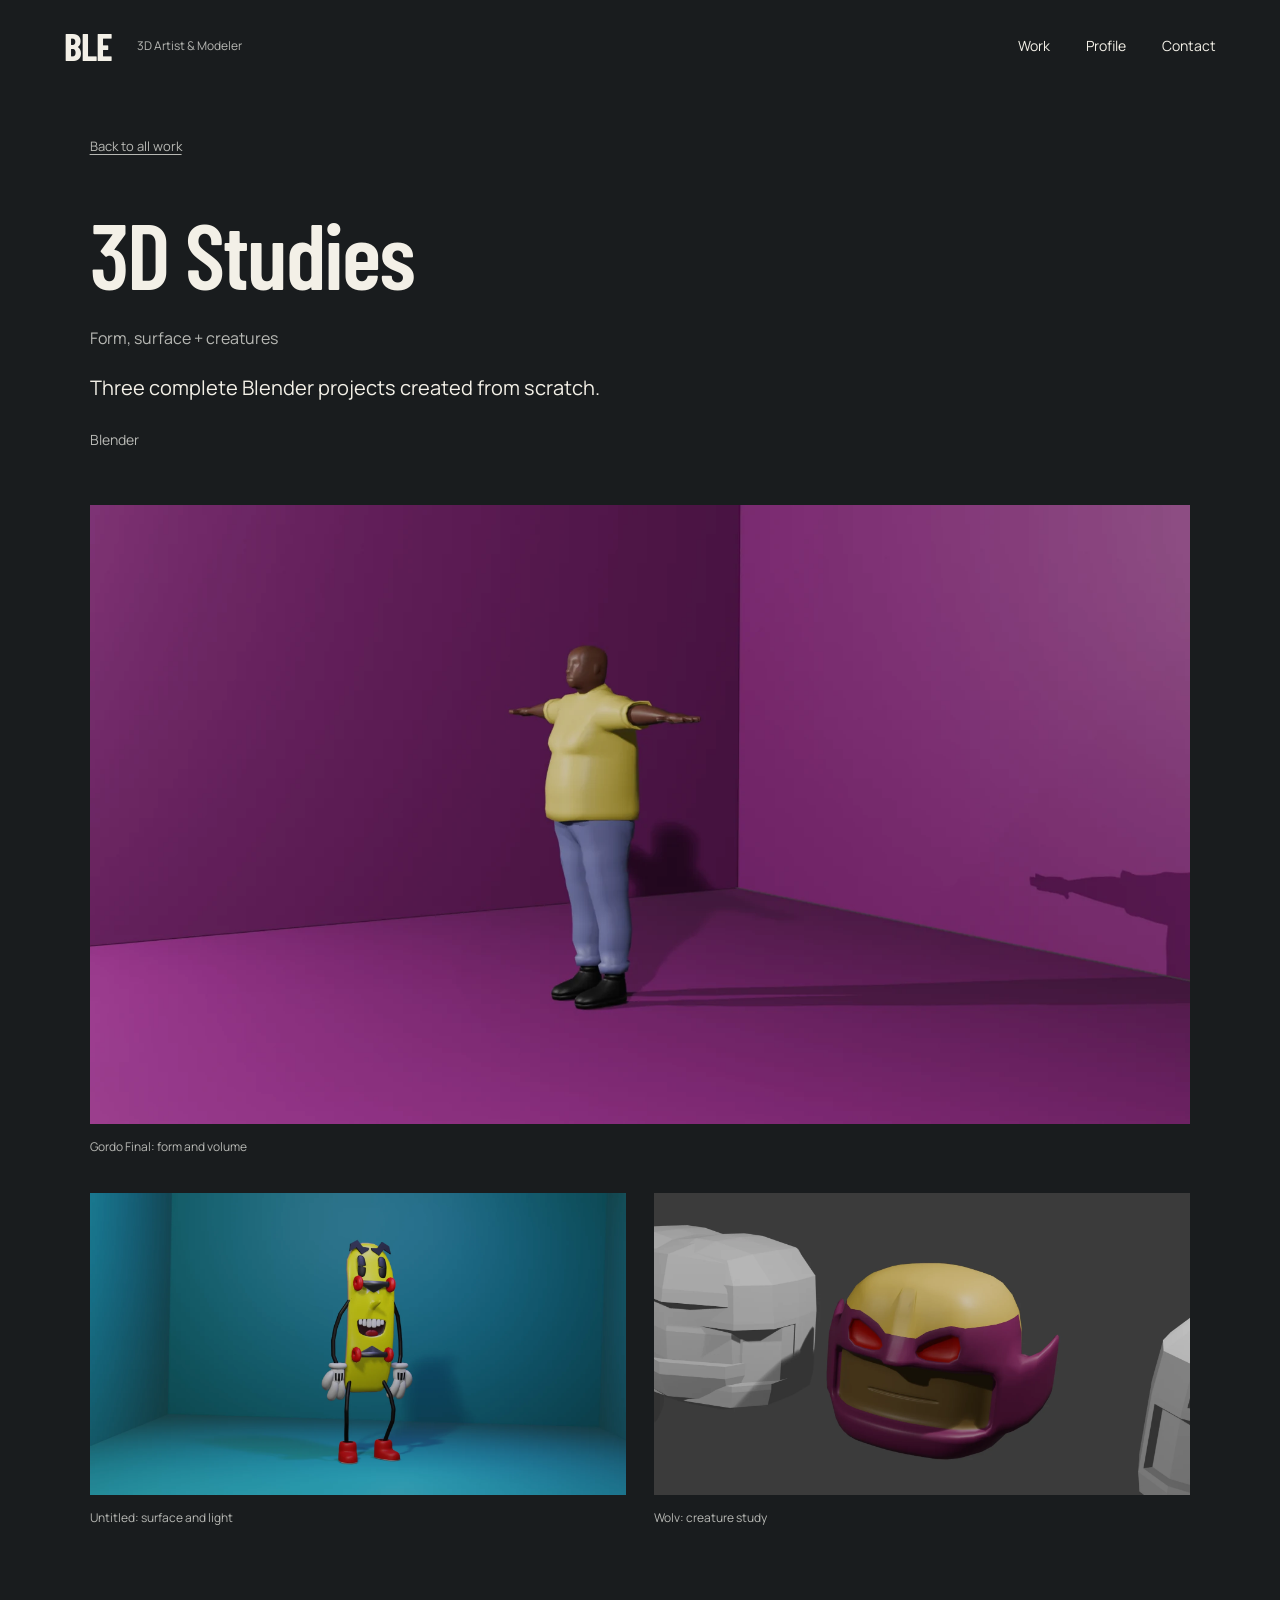
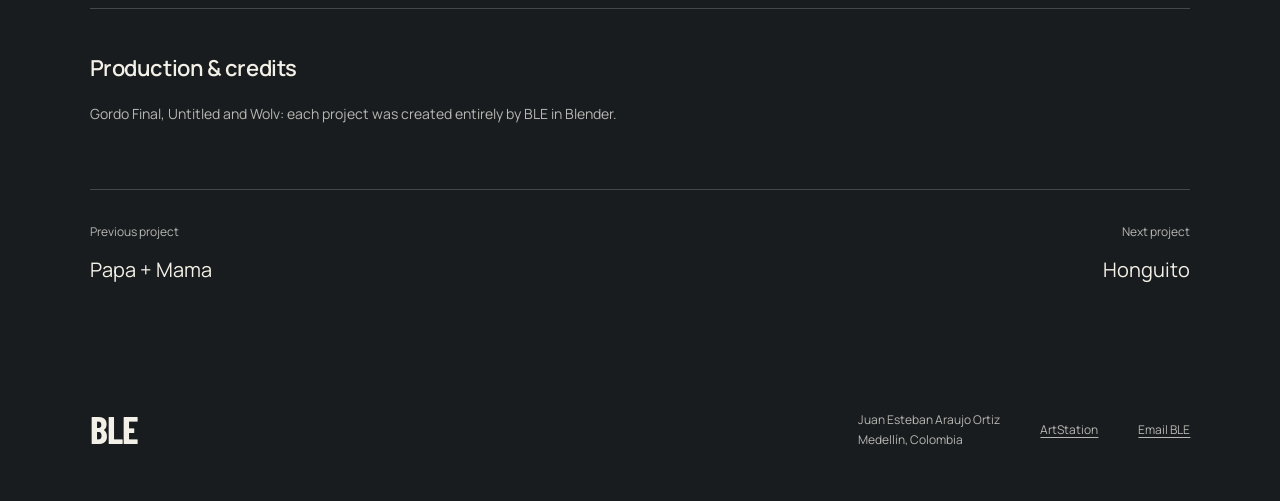
==== docs/projects/3d-studies.html @ a09b198f "Build BLE exhibition portfolio with complete artwork, videos and 3D models" ====
<!doctype html><html lang="en"><head><meta charset="utf-8"><meta name="viewport" content="width=device-width,initial-scale=1"><meta name="theme-color" content="#191c1e"><title>3D Studies · BLE</title><meta name="description" content="Three complete Blender projects created from scratch."><meta property="og:title" content="3D Studies · BLE"><meta property="og:description" content="Three complete Blender projects created from scratch."><meta property="og:type" content="website"><meta property="og:image" content="https://ble4real.github.io/portafolio/assets/image4.webp"><link rel="icon" href="../assets/favicon.svg" type="image/svg+xml"><link rel="stylesheet" href="../assets/fonts/fonts.css"><link rel="stylesheet" href="../styles.css"><script defer src="../app.js"></script></head><body><a class="skip" href="#main">Skip to content</a><header class="site-header"><a class="brand" href="../index.html" aria-label="BLE home">BLE<span>3D Artist &amp; Modeler</span></a><nav aria-label="Main navigation"><a href="../index.html#work">Work</a><a href="../index.html#about">Profile</a><a href="../index.html#contact">Contact</a></nav></header><main id="main" class="project-page"><a class="back-link" href="../index.html#work">Back to all work</a><div class="project-heading"><h1>3D Studies</h1><p class="project-kind">Form, surface + creatures</p><p class="project-intro">Three complete Blender projects created from scratch.</p><p class="tools">Blender</p></div><section class="project-gallery" aria-label="3D Studies artwork"><figure class="gallery-item"><button class="artwork-open" data-image="../assets/image26.webp" data-caption="Gordo Final: form and volume" aria-label="Enlarge: Gordo Final: form and volume"><img src="../assets/image26.webp" alt="Gordo Final: form and volume" loading="lazy" width="1600" height="900"></button><figcaption>Gordo Final: form and volume</figcaption></figure><figure class="gallery-item"><button class="artwork-open" data-image="../assets/image27.webp" data-caption="Untitled: surface and light" aria-label="Enlarge: Untitled: surface and light"><img src="../assets/image27.webp" alt="Untitled: surface and light" loading="lazy" width="1600" height="900"></button><figcaption>Untitled: surface and light</figcaption></figure><figure class="gallery-item"><button class="artwork-open" data-image="../assets/image8.webp" data-caption="Wolv: creature study" aria-label="Enlarge: Wolv: creature study"><img src="../assets/image8.webp" alt="Wolv: creature study" loading="lazy" width="1600" height="900"></button><figcaption>Wolv: creature study</figcaption></figure></section><section class="credits"><h2>Production &amp; credits</h2><p>Gordo Final, Untitled and Wolv: each project was created entirely by BLE in Blender.</p></section><nav class="project-pagination" aria-label="More projects"><a href="character-studies.html"><span>Previous project</span>Papa + Mama</a><a href="honguito.html"><span>Next project</span>Honguito</a></nav></main><footer><a class="brand" href="../index.html">BLE</a><p>Juan Esteban Araujo Ortiz<br>Medellín, Colombia</p><a href="https://www.artstation.com/ble4real" target="_blank" rel="noopener noreferrer">ArtStation</a><a href="mailto:arajuanes405@gmail.com">Email BLE</a></footer><dialog class="lightbox" aria-label="Enlarged artwork"><button type="button" class="close-lightbox">Close image</button><img src="../assets/image4.webp" alt=""><p></p></dialog></body></html>
---- docs/assets/fonts/fonts.css ----
@font-face {
  font-family: 'Barlow Condensed';
  font-style: normal;
  font-weight: 600;
  font-display: swap;
  src: url(./font-1.ttf) format('truetype');
}
@font-face {
  font-family: 'Barlow Condensed';
  font-style: normal;
  font-weight: 700;
  font-display: swap;
  src: url(./font-2.ttf) format('truetype');
}
@font-face {
  font-family: 'Manrope';
  font-style: normal;
  font-weight: 400;
  font-display: swap;
  src: url(./font-3.ttf) format('truetype');
}
@font-face {
  font-family: 'Manrope';
  font-style: normal;
  font-weight: 500;
  font-display: swap;
  src: url(./font-4.ttf) format('truetype');
}
@font-face {
  font-family: 'Manrope';
  font-style: normal;
  font-weight: 600;
  font-display: swap;
  src: url(./font-5.ttf) format('truetype');
}
@font-face {
  font-family: 'Manrope';
  font-style: normal;
  font-weight: 700;
  font-display: swap;
  src: url(./font-6.ttf) format('truetype');
}
---- docs/styles.css ----
:root{color-scheme:dark;--bg:#191c1e;--surface:#232729;--text:#f3f0e7;--muted:#b7b8b4;--accent:#ff7964;--line:#44484a;--display:'Barlow Condensed',sans-serif;--body:'Manrope',sans-serif;--ease:cubic-bezier(.16,1,.3,1)}
*{box-sizing:border-box}html{scroll-behavior:smooth;scroll-padding-top:100px}body{margin:0;background:var(--bg);color:var(--text);font:400 16px/1.65 var(--body)}::selection{background:var(--accent);color:var(--bg)}::-webkit-scrollbar{width:10px}::-webkit-scrollbar-track{background:var(--bg)}::-webkit-scrollbar-thumb{background:#646969;border:2px solid var(--bg);border-radius:8px}a{color:inherit;text-underline-offset:.24em}button,input{font:inherit}button{cursor:pointer}button,a{touch-action:manipulation}button:disabled{cursor:wait;opacity:.5}button:focus-visible,a:focus-visible,model-viewer:focus-visible{outline:2px solid var(--accent);outline-offset:6px}img{display:block;max-width:100%;height:auto}h1,h2,h3,p{margin:0}h1,h2{font-family:var(--display);line-height:1.03;letter-spacing:-.02em;font-weight:600;text-wrap:balance}h3{font-weight:600;line-height:1.35}h1{font-size:clamp(3.4rem,7.6vw,6rem)}h2{font-size:clamp(2.7rem,5vw,4.7rem)}p{max-width:70ch}.site-header{height:92px;padding:0 max(32px,5vw);display:flex;align-items:center;justify-content:space-between;gap:24px}.brand{font-family:var(--display);font-weight:700;font-size:38px;letter-spacing:-.02em;text-decoration:none;display:flex;align-items:center;gap:24px}.brand span{font:400 12px/1.4 var(--body);color:var(--muted);letter-spacing:0}.site-header nav{display:flex;gap:36px}.site-header nav a{font-size:14px;text-decoration:none;position:relative}.site-header nav a:hover{color:var(--accent)}.skip{position:fixed;top:-100px;left:20px;padding:12px 20px;background:var(--accent);color:var(--bg);z-index:99}.skip:focus{top:12px}.sr-only{position:absolute;width:1px;height:1px;padding:0;margin:-1px;overflow:hidden;clip:rect(0,0,0,0);white-space:nowrap;border:0}.exhibition{position:relative;min-height:620px;height:calc(100dvh - 120px);max-height:820px;margin:0 24px;overflow:hidden;background:#242226}.exhibition-art{position:absolute;inset:0}.exhibition-art img{width:100%;height:100%;object-fit:cover;object-position:70% center;transition:opacity 180ms ease}.exhibition-art:after{content:'';position:absolute;inset:0;background:linear-gradient(90deg,rgba(15,17,20,.97),rgba(15,17,20,.78) 24%,rgba(15,17,20,.03) 65%),linear-gradient(0deg,rgba(15,17,20,.83),transparent 23%)}.exhibition-copy{position:absolute;left:clamp(32px,6vw,100px);top:50%;transform:translateY(-50%);max-width:560px}.exhibition-copy h1{margin-bottom:28px}.exhibition-copy p{margin-bottom:32px;color:var(--text);font-size:16px}.button{display:inline-flex;align-items:center;justify-content:center;min-height:52px;padding:13px 24px;border:1px solid transparent;border-radius:4px;text-decoration:none;font-size:14px;font-weight:700;transition:background 180ms ease,transform 180ms var(--ease)}.primary{background:var(--accent);color:#191c1e}.primary:hover{background:#ff9585}.primary:active{transform:scale(.97)}.stage-controls{position:absolute;bottom:28px;left:clamp(32px,6vw,100px);right:32px;display:flex;align-items:center;gap:28px}.stage-controls>span{color:var(--muted);font-size:12px;margin-right:8px}.stage-controls button{background:transparent;border:0;padding:10px 0;color:var(--muted);font-size:13px;font-weight:600;border-bottom:2px solid transparent}.stage-controls button.active{color:var(--text);border-color:var(--accent)}.stage-controls button:hover{color:var(--text)}.work-section{padding:112px max(32px,7vw) 0}.section-heading{margin-bottom:40px}.section-heading p{margin-top:18px;color:var(--muted)}.filters{display:flex;flex-wrap:wrap;gap:12px 28px;margin-bottom:40px}.filters button{background:transparent;border:0;border-bottom:1px solid transparent;color:var(--muted);padding:8px 0;font-size:14px}.filters button.active{border-color:var(--accent);color:var(--text)}.filters button:hover{color:var(--accent)}.project-grid{display:grid;grid-template-columns:repeat(12,minmax(0,1fr));column-gap:32px;row-gap:64px}.project-item{grid-column:span 6;text-decoration:none;min-width:0}.project-item:first-child{grid-column:span 7}.project-item:nth-child(2){grid-column:span 5}.project-item:nth-child(5){grid-column:span 5}.project-item:nth-child(6){grid-column:span 7}.project-item:nth-child(9){grid-column:span 7}.project-item:nth-child(10){grid-column:span 5}.project-item[hidden]{display:none}.project-grid.filtered .project-item{grid-column:span 6}.project-image{overflow:hidden;background:var(--surface);aspect-ratio:1.58}.project-image img{width:100%;height:100%;object-fit:cover;transition:transform 550ms var(--ease);object-position:center}.project-image.portrait{background:#eeeadd}.project-image.portrait img{object-fit:contain}.project-label{display:flex;justify-content:space-between;align-items:baseline;gap:16px;margin-top:18px}.project-label h3{font-size:19px}.project-label span{font-size:12px;color:var(--muted);text-align:right}.project-item:hover .project-image img{transform:scale(1.035)}.project-item:hover h3{color:var(--accent)}.profile{margin:140px max(32px,7vw) 0;padding:90px 0;border-top:1px solid var(--line);display:grid;grid-template-columns:1.1fr 1fr;gap:9vw}.profile-title h2{font-size:clamp(3.2rem,5.7vw,5.5rem)}.profile-title span{color:var(--accent)}.profile-body .intro{font-size:18px;line-height:1.85}.profile-body h3{margin-top:34px;margin-bottom:12px;font-size:15px}.focus-list{display:flex;flex-wrap:wrap;gap:8px 24px;list-style:none;padding:0;margin:0;color:var(--muted)}.tools{color:var(--muted);font-size:14px}.profile-name{margin-top:32px;color:var(--muted);font-size:13px}.contact{padding:95px max(32px,7vw) 110px;background:var(--surface)}.contact h2{font-size:clamp(3rem,6vw,5.5rem)}.contact-email{display:inline-block;margin-top:36px;font-size:clamp(1rem,2.2vw,1.65rem);color:var(--accent);overflow-wrap:anywhere}.contact p{margin-top:22px;font-size:14px;color:var(--muted)}footer{display:flex;align-items:center;gap:40px;padding:40px max(32px,7vw);font-size:12px;color:var(--muted)}footer .brand{color:var(--text);margin-right:auto}footer p{font-size:12px}footer a:not(.brand){white-space:nowrap}footer a:hover{color:var(--accent)}.project-page{padding:40px max(32px,7vw) 0}.back-link{font-size:13px;color:var(--muted)}.project-heading{padding:48px 0 54px;max-width:900px}.project-kind{color:var(--muted);font-size:16px;margin-bottom:20px}.project-heading h1{font-size:clamp(3.5rem,7.2vw,6rem);margin-bottom:24px}.project-intro{font-size:20px;line-height:1.6;max-width:58ch}.project-heading .tools{margin-top:24px}.project-gallery{display:grid;grid-template-columns:repeat(2,minmax(0,1fr));gap:36px 28px}.gallery-item{margin:0;min-width:0}.gallery-item:first-child{grid-column:1/-1}.gallery-item:first-child img{max-height:720px}.artwork-open{display:block;width:100%;padding:0;border:0;background:var(--surface);border-radius:0;overflow:hidden}.artwork-open img{width:100%;max-height:520px;object-fit:contain;height:auto}.artwork-open:hover{outline:1px solid var(--accent)}figcaption{font-size:12px;color:var(--muted);margin-top:13px;max-width:65ch}.process-notes{display:grid;grid-template-columns:repeat(3,minmax(0,1fr));gap:38px;margin-top:64px}.process-notes h2{font-size:18px;margin-bottom:12px}.process-notes p{color:var(--muted);font-size:14px}.film,.model-section{margin-top:84px}.film h2,.model-section h2{font:600 clamp(2rem,3.5vw,3rem)/1.15 var(--display);margin-bottom:24px}.film video{width:100%;max-height:720px;background:#101315;display:block;object-fit:contain}.film p,.model-section>p{margin-top:18px;color:var(--muted);font-size:14px}.subtle-link{display:inline-block;margin-top:16px;color:var(--accent);font-size:13px}.model-shell{position:relative;background:#101315}model-viewer{display:block;width:100%;height:580px;background:#101315;--poster-color:#101315;--progress-bar-color:var(--accent)}.model-poster{display:flex;align-items:flex-end;justify-content:center;position:absolute;inset:0;width:100%;height:100%;border:0;background-color:#101315;background-position:center;background-size:contain;background-repeat:no-repeat;padding:32px}.model-poster span{background:var(--accent);color:#191c1e;padding:13px 24px;border-radius:4px;font-size:14px;font-weight:700}.model-progress{position:absolute;bottom:24px;left:24px;background:var(--bg);padding:8px 14px;border-radius:4px;font-size:13px}.model-error{padding:24px;color:var(--text)}.credits{margin-top:80px;padding:44px 0 64px;border-top:1px solid var(--line)}.credits h2{font:600 22px/1.4 var(--body);margin-bottom:18px}.credits p{font-size:14px;color:var(--muted)}.project-pagination{display:flex;justify-content:space-between;gap:32px;border-top:1px solid var(--line);padding:32px 0 72px}.project-pagination a{font-size:20px;text-decoration:none;max-width:46%;overflow-wrap:anywhere}.project-pagination a:last-child{text-align:right}.project-pagination span{display:block;font-size:12px;color:var(--muted);margin-bottom:12px}.project-pagination a:hover{color:var(--accent)}.lightbox{border:0;border-radius:0;padding:24px;background:var(--bg);color:var(--text);width:min(96vw,1500px);max-height:94dvh}.lightbox::backdrop{background:rgba(0,0,0,.92)}.lightbox img{width:100%;max-height:76dvh;object-fit:contain}.lightbox p{margin-top:14px;font-size:13px;color:var(--muted)}.close-lightbox{display:block;margin:0 0 18px auto;padding:8px 14px;border:1px solid var(--line);background:transparent;color:var(--text);border-radius:4px}.empty-state{color:var(--muted);padding:24px 0}
@media(hover:hover) and (pointer:fine){.site-header nav a:after{content:'';position:absolute;left:0;right:0;bottom:-7px;height:1px;background:var(--accent);transform:scaleX(0);transform-origin:left;transition:transform 180ms var(--ease)}.site-header nav a:hover:after{transform:scaleX(1)}}
@media(max-width:900px){.brand span{display:none}.site-header{height:78px}.site-header nav{gap:26px}.exhibition{min-height:570px;height:calc(88dvh - 78px)}.exhibition-copy h1{font-size:clamp(3.5rem,8vw,5.5rem)}.project-label{display:block}.project-label span{display:block;text-align:left;margin-top:5px}.profile{gap:6vw}.process-notes{grid-template-columns:1fr 1fr}.contact{padding-top:75px}footer{gap:24px}.project-intro{font-size:18px}}
@media(max-width:600px){html{scroll-padding-top:20px}.site-header{padding:0 22px;height:74px}.brand{font-size:34px}.site-header nav{gap:22px}.site-header nav a{font-size:12px}.exhibition{margin:0 12px;min-height:690px;height:calc(100dvh - 86px);max-height:830px}.exhibition-art img{object-position:64% top;height:64%;object-fit:cover}.exhibition-art:after{background:linear-gradient(0deg,#15181b 31%,rgba(21,24,27,.15) 74%,transparent);}.exhibition-copy{top:auto;bottom:90px;transform:none;left:24px;right:24px}.exhibition-copy h1{font-size:clamp(3.4rem,15vw,4.4rem);margin-bottom:18px}.exhibition-copy p{font-size:14px;margin-bottom:24px}.stage-controls{bottom:22px;left:24px;right:24px;gap:21px}.stage-controls>span{font-size:11px;margin-right:0}.stage-controls button{font-size:12px}.work-section{padding:72px 24px 0}.section-heading{margin-bottom:26px}.section-heading p{font-size:14px;margin-top:14px}.filters{gap:8px 24px;margin-bottom:30px}.filters button{font-size:12px}.project-grid{display:block}.project-item{display:block;margin-bottom:38px}.project-image{aspect-ratio:1.45}.project-label{display:flex;margin-top:14px}.project-label h3{font-size:17px}.project-label span{font-size:11px;text-align:right;max-width:45%;margin-top:0}.profile{margin:72px 24px 0;padding:60px 0;display:block}.profile-title h2{font-size:3.5rem}.profile-body{margin-top:36px}.profile-body .intro{font-size:16px}.contact{padding:66px 24px}.contact h2{font-size:3.2rem}.contact-email{font-size:16px}footer{padding:32px 24px;flex-wrap:wrap;gap:22px}footer .brand{flex:1}footer p{width:65%;text-align:right}footer a:not(.brand){font-size:12px}.project-page{padding:24px 24px 0}.project-heading{padding:36px 0}.project-heading h1{font-size:3.8rem}.project-intro{font-size:17px}.project-gallery{display:block}.gallery-item{margin-bottom:30px}.process-notes{display:block;margin-top:42px}.process-notes>div{margin-bottom:30px}.film,.model-section{margin-top:54px}model-viewer{height:400px}.credits{margin-top:54px;padding:32px 0 44px}.project-pagination{padding-bottom:44px}.project-pagination a{font-size:17px}.lightbox{padding:16px}.model-poster{padding:22px}.model-poster span{font-size:12px}}
@media(prefers-reduced-motion:reduce){html{scroll-behavior:auto}*,*:before,*:after{animation:none!important;transition:none!important}.project-item:hover .project-image img{transform:none}.primary:active{transform:none}}
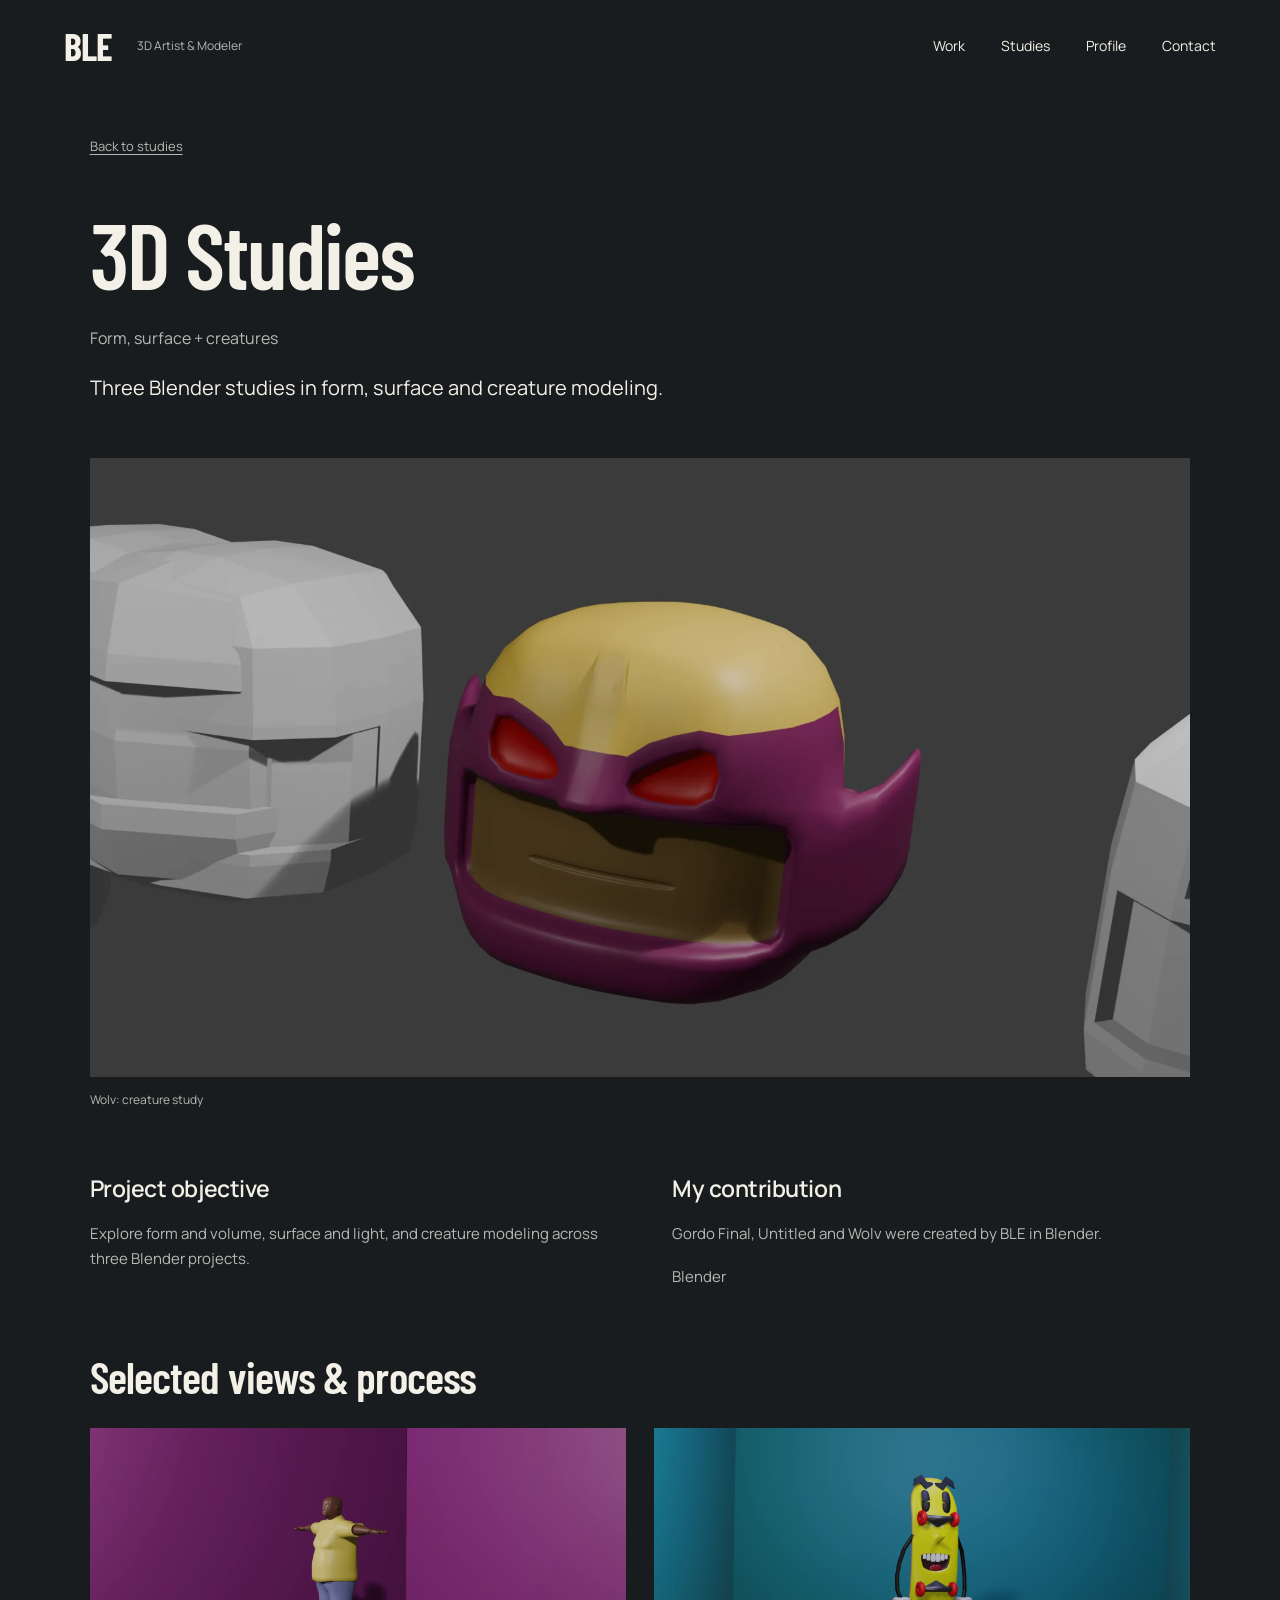
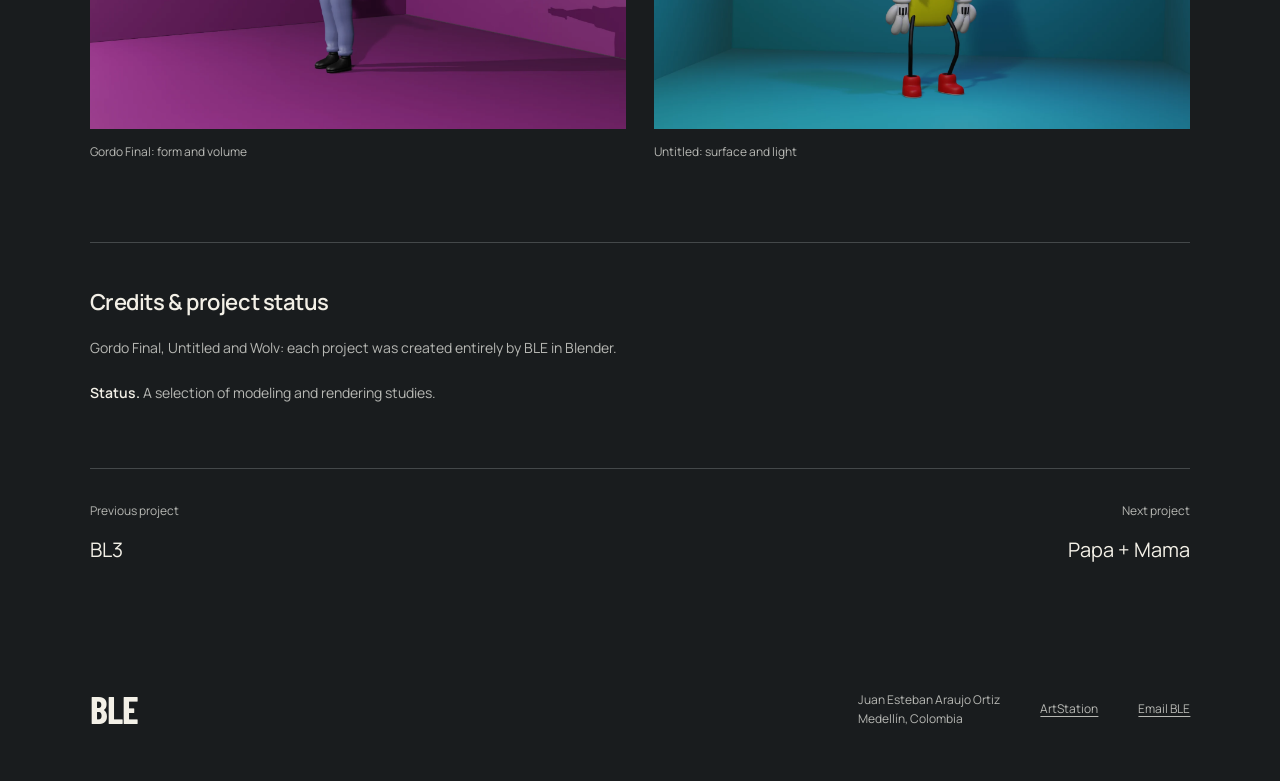
==== commit 941dc783: "Refocus portfolio on stylized characters and verified project content" ====
--- a/docs/projects/3d-studies.html
+++ b/docs/projects/3d-studies.html
@@ -1 +1,5 @@
-<!doctype html><html lang="en"><head><meta charset="utf-8"><meta name="viewport" content="width=device-width,initial-scale=1"><meta name="theme-color" content="#191c1e"><title>3D Studies · BLE</title><meta name="description" content="Three complete Blender projects created from scratch."><meta property="og:title" content="3D Studies · BLE"><meta property="og:description" content="Three complete Blender projects created from scratch."><meta property="og:type" content="website"><meta property="og:image" content="https://ble4real.github.io/portafolio/assets/image4.webp"><link rel="icon" href="../assets/favicon.svg" type="image/svg+xml"><link rel="stylesheet" href="../assets/fonts/fonts.css"><link rel="stylesheet" href="../styles.css"><script defer src="../app.js"></script></head><body><a class="skip" href="#main">Skip to content</a><header class="site-header"><a class="brand" href="../index.html" aria-label="BLE home">BLE<span>3D Artist &amp; Modeler</span></a><nav aria-label="Main navigation"><a href="../index.html#work">Work</a><a href="../index.html#about">Profile</a><a href="../index.html#contact">Contact</a></nav></header><main id="main" class="project-page"><a class="back-link" href="../index.html#work">Back to all work</a><div class="project-heading"><h1>3D Studies</h1><p class="project-kind">Form, surface + creatures</p><p class="project-intro">Three complete Blender projects created from scratch.</p><p class="tools">Blender</p></div><section class="project-gallery" aria-label="3D Studies artwork"><figure class="gallery-item"><button class="artwork-open" data-image="../assets/image26.webp" data-caption="Gordo Final: form and volume" aria-label="Enlarge: Gordo Final: form and volume"><img src="../assets/image26.webp" alt="Gordo Final: form and volume" loading="lazy" width="1600" height="900"></button><figcaption>Gordo Final: form and volume</figcaption></figure><figure class="gallery-item"><button class="artwork-open" data-image="../assets/image27.webp" data-caption="Untitled: surface and light" aria-label="Enlarge: Untitled: surface and light"><img src="../assets/image27.webp" alt="Untitled: surface and light" loading="lazy" width="1600" height="900"></button><figcaption>Untitled: surface and light</figcaption></figure><figure class="gallery-item"><button class="artwork-open" data-image="../assets/image8.webp" data-caption="Wolv: creature study" aria-label="Enlarge: Wolv: creature study"><img src="../assets/image8.webp" alt="Wolv: creature study" loading="lazy" width="1600" height="900"></button><figcaption>Wolv: creature study</figcaption></figure></section><section class="credits"><h2>Production &amp; credits</h2><p>Gordo Final, Untitled and Wolv: each project was created entirely by BLE in Blender.</p></section><nav class="project-pagination" aria-label="More projects"><a href="character-studies.html"><span>Previous project</span>Papa + Mama</a><a href="honguito.html"><span>Next project</span>Honguito</a></nav></main><footer><a class="brand" href="../index.html">BLE</a><p>Juan Esteban Araujo Ortiz<br>Medellín, Colombia</p><a href="https://www.artstation.com/ble4real" target="_blank" rel="noopener noreferrer">ArtStation</a><a href="mailto:arajuanes405@gmail.com">Email BLE</a></footer><dialog class="lightbox" aria-label="Enlarged artwork"><button type="button" class="close-lightbox">Close image</button><img src="../assets/image4.webp" alt=""><p></p></dialog></body></html>+<!doctype html>
+<html lang="en"><head><meta charset="utf-8"><meta name="viewport" content="width=device-width,initial-scale=1"><meta name="theme-color" content="#191c1e">
+<title>3D Studies · BLE</title><meta name="description" content="Three Blender studies in form, surface and creature modeling."><meta property="og:title" content="3D Studies · BLE"><meta property="og:description" content="Three Blender studies in form, surface and creature modeling."><meta property="og:type" content="website"><meta property="og:image" content="https://ble4real.github.io/portafolio/assets/image8.webp"><link rel="icon" href="../assets/favicon.svg" type="image/svg+xml"><link rel="stylesheet" href="../assets/fonts/fonts.css"><link rel="stylesheet" href="../styles.css"><script defer src="../app.js"></script></head>
+<body><a class="skip" href="#main">Skip to content</a><header class="site-header"><a class="brand" href="../index.html" aria-label="BLE home">BLE<span>3D Artist &amp; Modeler</span></a><nav aria-label="Main navigation"><a href="../index.html#work">Work</a><a href="../index.html#studies">Studies</a><a href="../index.html#about">Profile</a><a href="../index.html#contact">Contact</a></nav></header><main id="main" class="project-page"><a class="back-link" href="../index.html#studies">Back to studies</a><div class="project-heading"><h1>3D Studies</h1><p class="project-kind">Form, surface + creatures</p><p class="project-intro">Three Blender studies in form, surface and creature modeling.</p></div><section class="project-gallery lead-gallery" aria-label="Main artwork"><figure class="gallery-item"><button type="button" class="artwork-open" data-image="../assets/image8.webp" data-caption="Wolv: creature study" aria-label="Enlarge: Wolv: creature study"><img src="../assets/image8.webp" alt="Wolv: creature study" loading="eager" width="1600" height="900"></button><figcaption>Wolv: creature study</figcaption></figure></section><section class="case-overview" aria-label="Project context"><div><h2>Project objective</h2><p>Explore form and volume, surface and light, and creature modeling across three Blender projects.</p></div><div><h2>My contribution</h2><p>Gordo Final, Untitled and Wolv were created by BLE in Blender.</p><p class="tools">Blender</p></div></section><section class="case-process" aria-labelledby="process-title"><h2 class="case-section-title" id="process-title">Selected views &amp; process</h2><div class="project-gallery"><figure class="gallery-item"><button type="button" class="artwork-open" data-image="../assets/image26.webp" data-caption="Gordo Final: form and volume" aria-label="Enlarge: Gordo Final: form and volume"><img src="../assets/image26.webp" alt="Gordo Final: form and volume" loading="lazy" width="1600" height="900"></button><figcaption>Gordo Final: form and volume</figcaption></figure><figure class="gallery-item"><button type="button" class="artwork-open" data-image="../assets/image27.webp" data-caption="Untitled: surface and light" aria-label="Enlarge: Untitled: surface and light"><img src="../assets/image27.webp" alt="Untitled: surface and light" loading="lazy" width="1600" height="900"></button><figcaption>Untitled: surface and light</figcaption></figure></div></section><section class="credits"><h2>Credits &amp; project status</h2><p>Gordo Final, Untitled and Wolv: each project was created entirely by BLE in Blender.</p><p class="project-status"><strong>Status.</strong> A selection of modeling and rendering studies.</p></section><nav class="project-pagination" aria-label="More projects"><a href="bl3.html"><span>Previous project</span>BL3</a><a href="character-studies.html"><span>Next project</span>Papa + Mama</a></nav></main><footer><a class="brand" href="../index.html">BLE</a><p>Juan Esteban Araujo Ortiz<br>Medellín, Colombia</p><a href="https://www.artstation.com/ble4real" target="_blank" rel="noopener noreferrer">ArtStation</a><a href="mailto:arajuanes405@gmail.com">Email BLE</a></footer>
+<dialog class="lightbox" aria-label="Enlarged artwork"><button type="button" class="close-lightbox">Close image</button><img src="../assets/image4.webp" alt=""><p></p></dialog></body></html>
--- a/docs/styles.css
+++ b/docs/styles.css
@@ -5,3 +5,21 @@
 @media(max-width:600px){html{scroll-padding-top:20px}.site-header{padding:0 22px;height:74px}.brand{font-size:34px}.site-header nav{gap:22px}.site-header nav a{font-size:12px}.exhibition{margin:0 12px;min-height:690px;height:calc(100dvh - 86px);max-height:830px}.exhibition-art img{object-position:64% top;height:64%;object-fit:cover}.exhibition-art:after{background:linear-gradient(0deg,#15181b 31%,rgba(21,24,27,.15) 74%,transparent);}.exhibition-copy{top:auto;bottom:90px;transform:none;left:24px;right:24px}.exhibition-copy h1{font-size:clamp(3.4rem,15vw,4.4rem);margin-bottom:18px}.exhibition-copy p{font-size:14px;margin-bottom:24px}.stage-controls{bottom:22px;left:24px;right:24px;gap:21px}.stage-controls>span{font-size:11px;margin-right:0}.stage-controls button{font-size:12px}.work-section{padding:72px 24px 0}.section-heading{margin-bottom:26px}.section-heading p{font-size:14px;margin-top:14px}.filters{gap:8px 24px;margin-bottom:30px}.filters button{font-size:12px}.project-grid{display:block}.project-item{display:block;margin-bottom:38px}.project-image{aspect-ratio:1.45}.project-label{display:flex;margin-top:14px}.project-label h3{font-size:17px}.project-label span{font-size:11px;text-align:right;max-width:45%;margin-top:0}.profile{margin:72px 24px 0;padding:60px 0;display:block}.profile-title h2{font-size:3.5rem}.profile-body{margin-top:36px}.profile-body .intro{font-size:16px}.contact{padding:66px 24px}.contact h2{font-size:3.2rem}.contact-email{font-size:16px}footer{padding:32px 24px;flex-wrap:wrap;gap:22px}footer .brand{flex:1}footer p{width:65%;text-align:right}footer a:not(.brand){font-size:12px}.project-page{padding:24px 24px 0}.project-heading{padding:36px 0}.project-heading h1{font-size:3.8rem}.project-intro{font-size:17px}.project-gallery{display:block}.gallery-item{margin-bottom:30px}.process-notes{display:block;margin-top:42px}.process-notes>div{margin-bottom:30px}.film,.model-section{margin-top:54px}model-viewer{height:400px}.credits{margin-top:54px;padding:32px 0 44px}.project-pagination{padding-bottom:44px}.project-pagination a{font-size:17px}.lightbox{padding:16px}.model-poster{padding:22px}.model-poster span{font-size:12px}}
 @media(prefers-reduced-motion:reduce){html{scroll-behavior:auto}*,*:before,*:after{animation:none!important;transition:none!important}.project-item:hover .project-image img{transform:none}.primary:active{transform:none}}
 
+/* Content hierarchy refinement: preserve the Graphite Exhibition system. */
+.exhibition-copy h1{font-size:clamp(3.4rem,6.1vw,5.4rem)}
+.selected-grid .project-item{grid-column:span 6}.selected-grid .project-item:first-child{grid-column:span 7}.selected-grid .project-item:nth-child(2){grid-column:span 5}
+.selected-grid .project-label{display:block}.selected-grid .project-label span{display:block;text-align:left;margin-top:7px}
+.studies-section{padding-top:90px}.studies-section .section-heading{padding-top:44px;border-top:1px solid var(--line)}
+.studies-section h2{font-size:clamp(2.5rem,4vw,3.6rem)}
+.studies-grid .project-item,.studies-grid.filtered .project-item{grid-column:span 4}
+.studies-grid .project-label{display:block}.studies-grid .project-label h3{font-size:17px}.studies-grid .project-label span{display:block;text-align:left;margin-top:6px}
+.selected-empty,.studies-empty{color:var(--muted);padding:16px 0}
+.project-image.portrait{background:#16191b}.selected-grid .project-image.portrait{background:#eeeadd}
+.case-overview{display:grid;grid-template-columns:1fr 1fr;gap:64px;margin:64px 0}
+.case-overview h2{font:600 23px/1.3 var(--body);margin-bottom:18px}.case-overview p{color:var(--muted);font-size:15px}.case-overview .tools{margin-top:18px}
+.case-section-title{font-size:clamp(2rem,3.5vw,3rem);margin-bottom:28px}.case-process{margin-top:64px}.section-intro{color:var(--muted);margin:-6px 0 30px;max-width:68ch}
+.case-process .gallery-item:first-child{grid-column:auto}.case-process .gallery-item:first-child img{max-height:520px}
+.project-status{margin-top:22px}.project-status strong{color:var(--text);font-weight:600}
+@media(max-width:900px){.studies-grid .project-item,.studies-grid.filtered .project-item{grid-column:span 6}.case-overview{gap:32px}}
+@media(max-width:600px){.site-header{padding:0 18px;gap:14px}.site-header nav{gap:16px}.site-header nav a{font-size:12px}.exhibition-copy h1{font-size:clamp(3rem,12.5vw,3.8rem)}.studies-section{padding-top:24px}.studies-section .section-heading{padding-top:36px}.studies-grid{display:grid;grid-template-columns:1fr;row-gap:32px}.studies-grid .project-item,.studies-grid.filtered .project-item{grid-column:1;margin:0}.studies-grid .project-image{aspect-ratio:1.7}.case-overview{grid-template-columns:1fr;gap:32px;margin:40px 0}.case-process{margin-top:40px}.case-overview h2{font-size:21px}}
+.studies-grid .project-image img{object-fit:contain}
